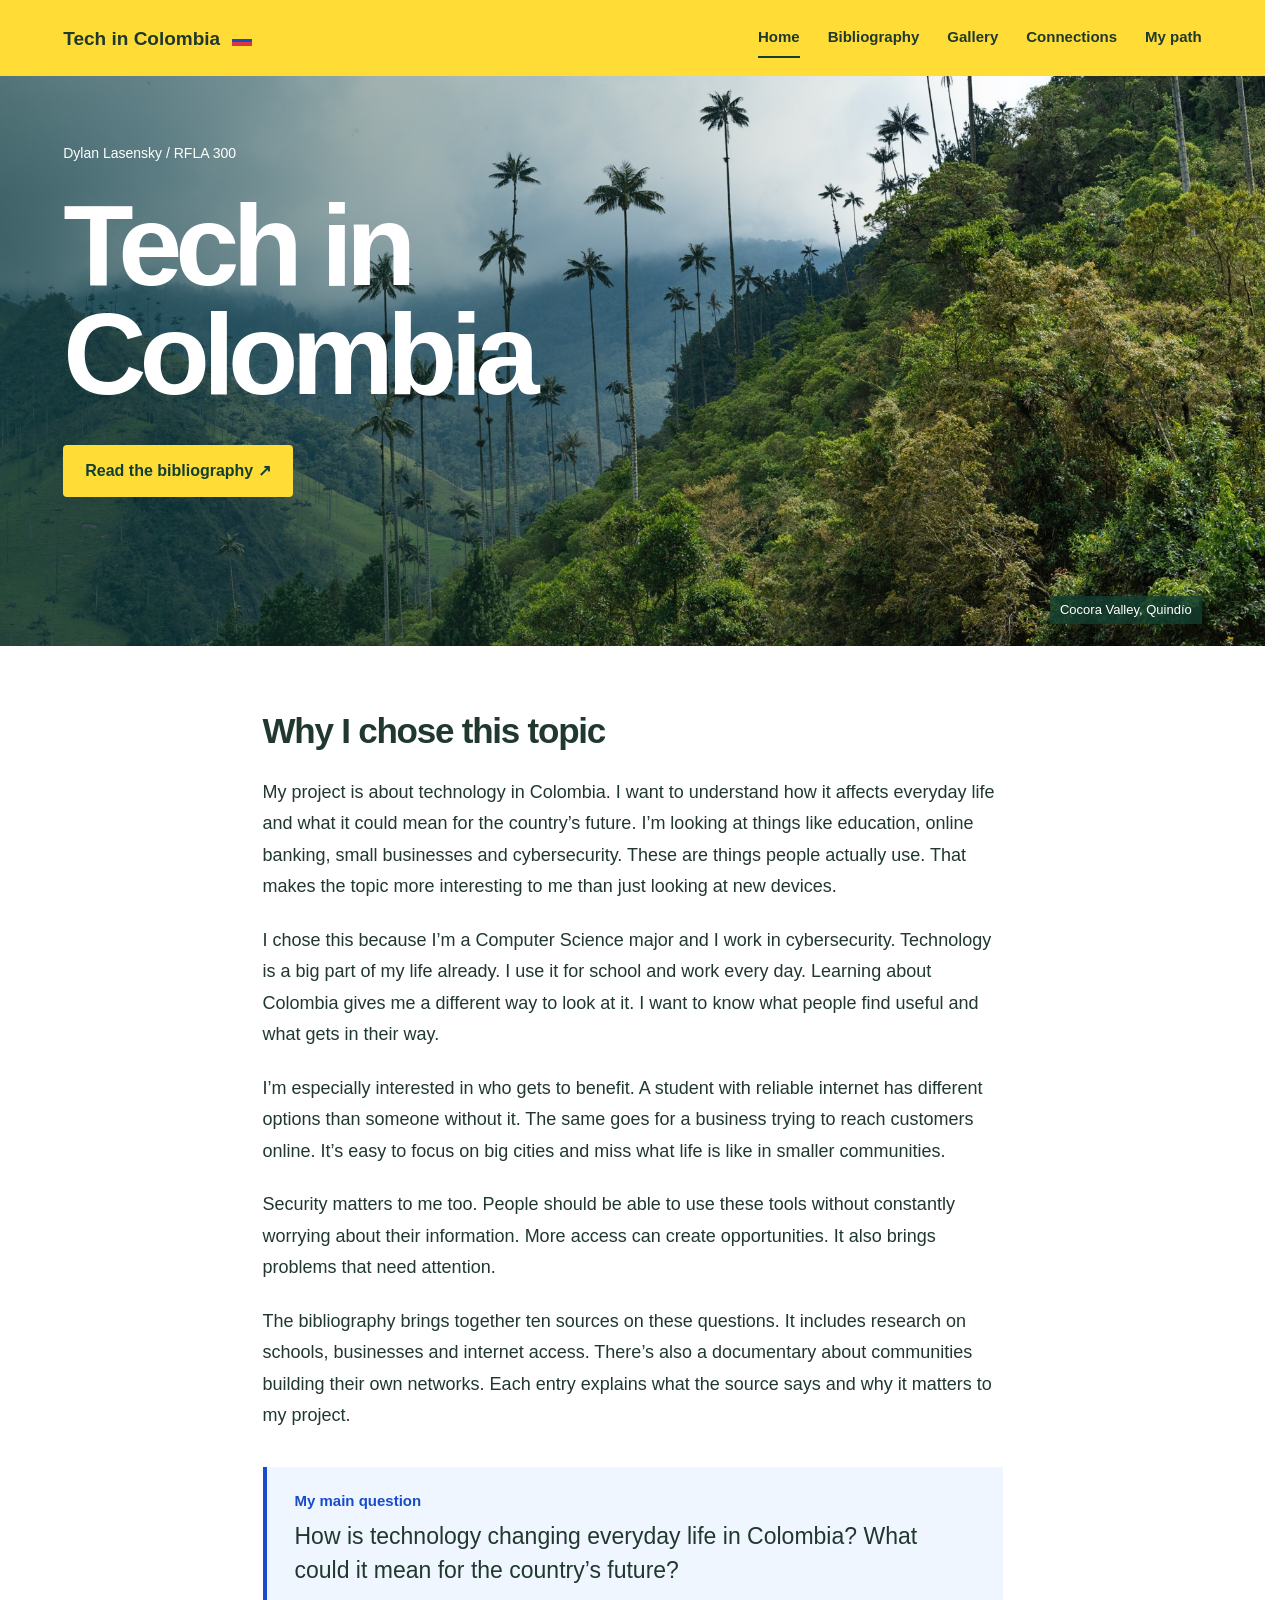
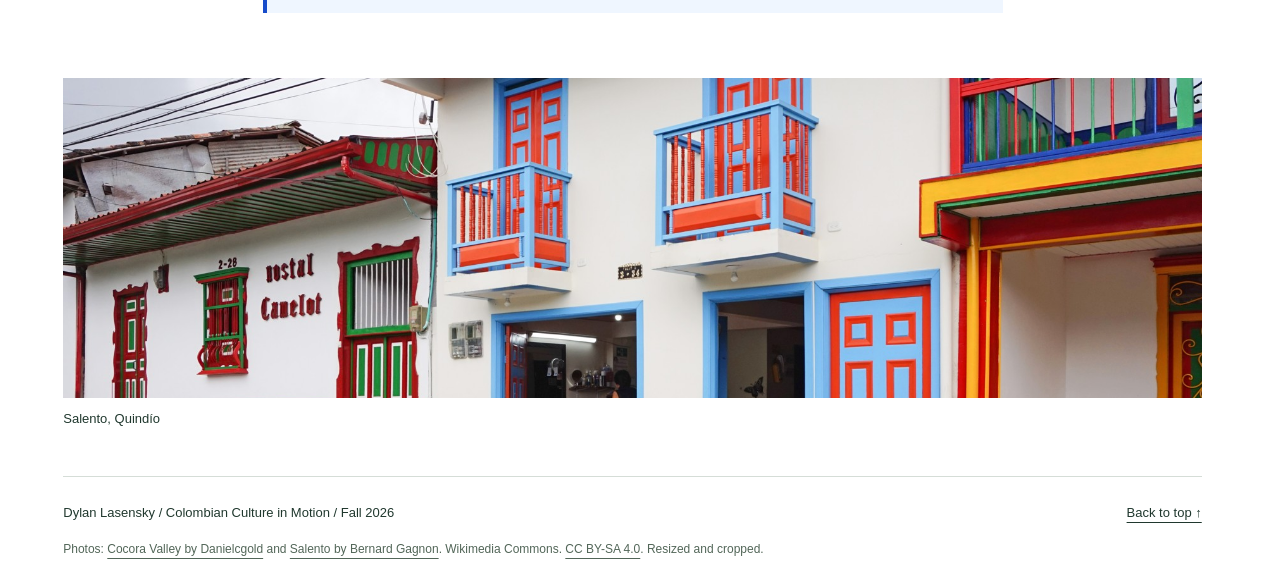
==== public/index.html @ 51796571 "Publish Colombian Culture portfolio website" ====
<!DOCTYPE html>
<html lang="en">
<head>
  <meta charset="UTF-8">
  <meta name="viewport" content="width=device-width, initial-scale=1.0">
  <meta name="description" content="My project on technology in Colombia.">
  <title>Tech in Colombia | Dylan Lasensky</title>
  <link rel="stylesheet" href="styles.css">
  <link rel="icon" href="assets/favicon.svg" type="image/svg+xml">
  <script src="script.js" defer></script>
</head>
<body>
  <a class="skip-link" href="#main">Skip to content</a>

  <!-- Navigation -->
  <header class="site-header">
    <a class="site-name" href="index.html">Tech in Colombia<span class="flag" aria-hidden="true"></span></a>
    <nav aria-label="Main navigation">
      <a href="index.html" aria-current="page">Home</a>
      <a href="bibliography.html">Bibliography</a>
      <a href="gallery.html">Gallery</a>
      <a href="connections.html">Connections</a>
      <a href="personal.html">My path</a>
    </nav>
  </header>

  <main id="main">
    <!-- Main photo -->
    <section class="hero">
      <img src="assets/cocora.jpg" alt="Green mountains and wax palms in Cocora Valley, Quindío, Colombia" width="1800" height="1013">
      <div class="hero-text">
        <p>Dylan Lasensky / RFLA 300</p>
        <h1>Tech in<br>Colombia</h1>
        <a class="button" href="bibliography.html">Read the bibliography ↗</a>
      </div>
      <p class="hero-caption">Cocora Valley, Quindío</p>
    </section>

    <!-- About my project -->
    <section class="about reading-width" id="about">
      <h2>Why I chose this topic</h2>
      <div class="welcome-copy">
        <p>My project is about technology in Colombia. I want to understand how it affects everyday life and what it could mean for the country’s future. I’m looking at things like education, online banking, small businesses and cybersecurity. These are things people actually use. That makes the topic more interesting to me than just looking at new devices.</p>
        <p>I chose this because I’m a Computer Science major and I work in cybersecurity. Technology is a big part of my life already. I use it for school and work every day. Learning about Colombia gives me a different way to look at it. I want to know what people find useful and what gets in their way.</p>
        <p>I’m especially interested in who gets to benefit. A student with reliable internet has different options than someone without it. The same goes for a business trying to reach customers online. It’s easy to focus on big cities and miss what life is like in smaller communities.</p>
        <p>Security matters to me too. People should be able to use these tools without constantly worrying about their information. More access can create opportunities. It also brings problems that need attention.</p>
        <p>The bibliography brings together ten sources on these questions. It includes research on schools, businesses and internet access. There’s also a documentary about communities building their own networks. Each entry explains what the source says and why it matters to my project.</p>
      </div>
      <div class="guiding-question">
        <h3>My main question</h3>
        <p>How is technology changing everyday life in Colombia? What could it mean for the country’s future?</p>
      </div>
    </section>

    <!-- Salento -->
    <figure class="town-photo">
      <img src="assets/salento.jpg" alt="Brightly painted buildings on Calle 5 in Salento, Quindío, Colombia" width="1800" height="1200" loading="lazy">
      <figcaption>Salento, Quindío</figcaption>
    </figure>
  </main>

  <!-- Photo credits -->
  <footer class="site-footer">
    <div class="footer-top"><p>Dylan Lasensky / Colombian Culture in Motion / Fall 2026</p><a href="#main">Back to top ↑</a></div>
    <p class="photo-credits">Photos: <a href="https://commons.wikimedia.org/wiki/File:Dan-gold-corcora-colombia.jpg">Cocora Valley by Danielcgold</a> and <a href="https://commons.wikimedia.org/wiki/File:Calle_5,_Salento_04.jpg">Salento by Bernard Gagnon</a>. Wikimedia Commons. <a href="https://creativecommons.org/licenses/by-sa/4.0/">CC BY-SA 4.0</a>. Resized and cropped.</p>
  </footer>
</body>
</html>
---- public/styles.css ----
/* Basic styles */
:root {
  --green: #123f31;
  --blue: #174cca;
  --yellow: #ffdd36;
  --ink: #20382e;
}

* { box-sizing: border-box; }
html { scroll-behavior: smooth; scroll-padding-top: var(--header-offset, 145px); scrollbar-gutter: stable; }
body {
  margin: 0;
  background: #ffffff;
  color: var(--ink);
  font-family: Arial, Helvetica, sans-serif;
  font-size: 18px;
  line-height: 1.75;
}
h1, h2, h3, p, figure { margin: 0; }
h1, h2, h3 { line-height: 1.15; }
a { color: inherit; text-underline-offset: 5px; }
a:focus-visible { outline: 3px solid var(--blue); outline-offset: 5px; }
img { display: block; width: 100%; object-fit: cover; }
.reading-width { width: min(740px, 88%); margin: auto; }
.skip-link { position: fixed; left: 20px; top: -100px; padding: 8px; background: white; z-index: 30; }
.skip-link:focus { top: 10px; }

/* Navigation */
.site-header {
  display: flex;
  align-items: center;
  justify-content: space-between;
  gap: 20px;
  padding: 18px 5%;
  position: sticky;
  top: 0;
  z-index: 10;
  background: var(--yellow);
}
.site-name { display: flex; align-items: center; gap: 12px; font-size: 19px; font-weight: bold; text-decoration: none; }
.flag { flex-shrink: 0; width: 20px; height: 15px; background: linear-gradient(#ffdd36 50%, #174cca 50%, #174cca 75%, #d93841 75%); }
nav { display: flex; gap: 28px; }
nav a { font-size: 15px; font-weight: bold; text-decoration: none; padding: 6px 0; border-bottom: 2px solid transparent; }
nav a[aria-current="page"] { border-bottom: 2px solid var(--green); }
nav a:hover { color: var(--blue); }

/* Main photo */
.hero { position: relative; isolation: isolate; min-height: 570px; color: white; background: var(--green); }
.hero > img { position: absolute; height: 100%; inset: 0; z-index: -2; object-position: center 52%; }
.hero::after { content: ""; position: absolute; inset: 0; z-index: -1; background: linear-gradient(90deg, #0b332d9c, transparent 80%); }
.hero-text { width: min(1280px, 90%); margin: auto; padding: 65px 0 85px; }
.hero-text > p { font-size: 14px; margin-bottom: 25px; }
h1 { font-size: clamp(76px, 9vw, 128px); letter-spacing: -.06em; line-height: .95; font-weight: 750; }
.hero h1 { margin-bottom: 35px; }
.button { display: inline-block; padding: 12px 22px; background: var(--yellow); color: var(--green); text-decoration: none; font-weight: bold; border-radius: 4px; font-size: 16px; transition: background .2s, transform .2s; }
.button:hover { background: #ffe86b; transform: translateY(-2px); }
.hero-caption { position: absolute; bottom: 22px; right: 5%; font-size: 13px; background: #123f31c9; padding: 3px 10px; }

/* Project introduction */
.about { padding-top: 65px; padding-bottom: 65px; }
h2 { font-size: 35px; letter-spacing: -.035em; margin-bottom: 25px; }
.welcome-copy p { margin-bottom: 22px; }
.guiding-question { margin-top: 35px; padding: 25px 28px; background: #eff6ff; border-left: 4px solid var(--blue); }
.guiding-question h3 { color: var(--blue); font-size: 15px; margin-bottom: 10px; }
.guiding-question p { font-size: 23px; line-height: 1.5; }
.town-photo { margin: 0 5% 45px; }
.town-photo img { height: 320px; object-position: center 48%; }
.town-photo figcaption { font-size: 13px; padding-top: 10px; }

/* Bibliography */
.research-heading { padding-top: 48px; padding-bottom: 30px; border-bottom: 1px solid #d5ddd7; }
.research-heading h1 { font-size: 48px; letter-spacing: -.045em; line-height: 1.05; margin-bottom: 20px; }
.research-heading > p { font-size: 17px; margin-bottom: 12px; }
.research-heading .source-count { font-size: 14px; color: #54665c; }
.source { padding: 35px 0; border-bottom: 1px solid #d5ddd7; scroll-margin-top: 15px; }
.source-info { font-size: 14px; color: #526658; margin-bottom: 12px; }
.source h2 { font-size: 25px; line-height: 1.3; margin-bottom: 20px; }
.citation { font-size: 15px; line-height: 1.75; padding-left: 24px; text-indent: -24px; overflow-wrap: anywhere; margin-bottom: 24px; }
.citation a { color: var(--blue); }
.annotation h3 { font-size: 16px; margin: 21px 0 7px; }
.annotation p { font-size: 17px; line-height: 1.8; }
.source-links { margin-top: 22px; }
.source-links a { font-size: 15px; color: var(--blue); }
.source-note { font-size: 13px; color: #526658; margin-top: 12px; }

/* Footer */
.site-footer { margin: 0 5%; padding: 25px 0; border-top: 1px solid #d5ddd7; }
.footer-top { display: flex; justify-content: space-between; gap: 20px; font-size: 13px; }
.photo-credits { font-size: 12px; line-height: 1.8; margin-top: 15px; color: #526658; }
.bibliography-page .site-footer { margin-top: 35px; }

/* Phone layout */
@media (max-width: 650px) {
  body { font-size: 17px; }
  .site-header { padding: 12px 5%; gap: 12px; flex-wrap: wrap; }
  .site-name { font-size: 17px; }
  nav { gap: 20px; }
  nav a { font-size: 14px; }
  .hero { min-height: 460px; }
  .hero-text { padding-top: 55px; }
  h1 { font-size: clamp(61px, 14vw, 90px); }
  .hero-text > p { font-size: 13px; }
  .hero-caption { font-size: 12px; }
  .about { padding-top: 38px; padding-bottom: 40px; }
  h2 { font-size: 29px; }
  .guiding-question { padding: 20px; }
  .guiding-question p { font-size: 21px; }
  .town-photo { margin-bottom: 25px; }
  .town-photo img { height: 230px; }
  .research-heading { padding-top: 35px; }
  .research-heading h1 { font-size: clamp(34px, 9vw, 48px); }
  .source h2 { font-size: 23px; }
  .citation { font-size: 14px; }
  .annotation p { font-size: 16px; }
  .footer-top { flex-direction: column; gap: 10px; }
}

/* Page fade */
@media (prefers-reduced-motion: no-preference) {
  main { animation: fade-in .3s ease; }
}
@keyframes fade-in {
  from { opacity: 0; }
  to { opacity: 1; }
}
@media (prefers-reduced-motion: reduce) {
  html { scroll-behavior: auto; }
  * { animation: none !important; transition: none !important; }
}

/* Printing */
@media print {
  .site-header, .skip-link, .source-links { display: none; }
  .reading-width { width: 100%; }
  .source { break-inside: avoid; }
}

/* Keep all page links visible */
@media (max-width: 800px) {
  .site-header { flex-wrap: wrap; }
  nav { flex-wrap: wrap; gap: 10px 20px; }
}

/* Room for all five pages */
@media (min-width: 651px) and (max-width: 1050px) {
  .site-header { flex-direction: column; align-items: flex-start; gap: 10px; }
}
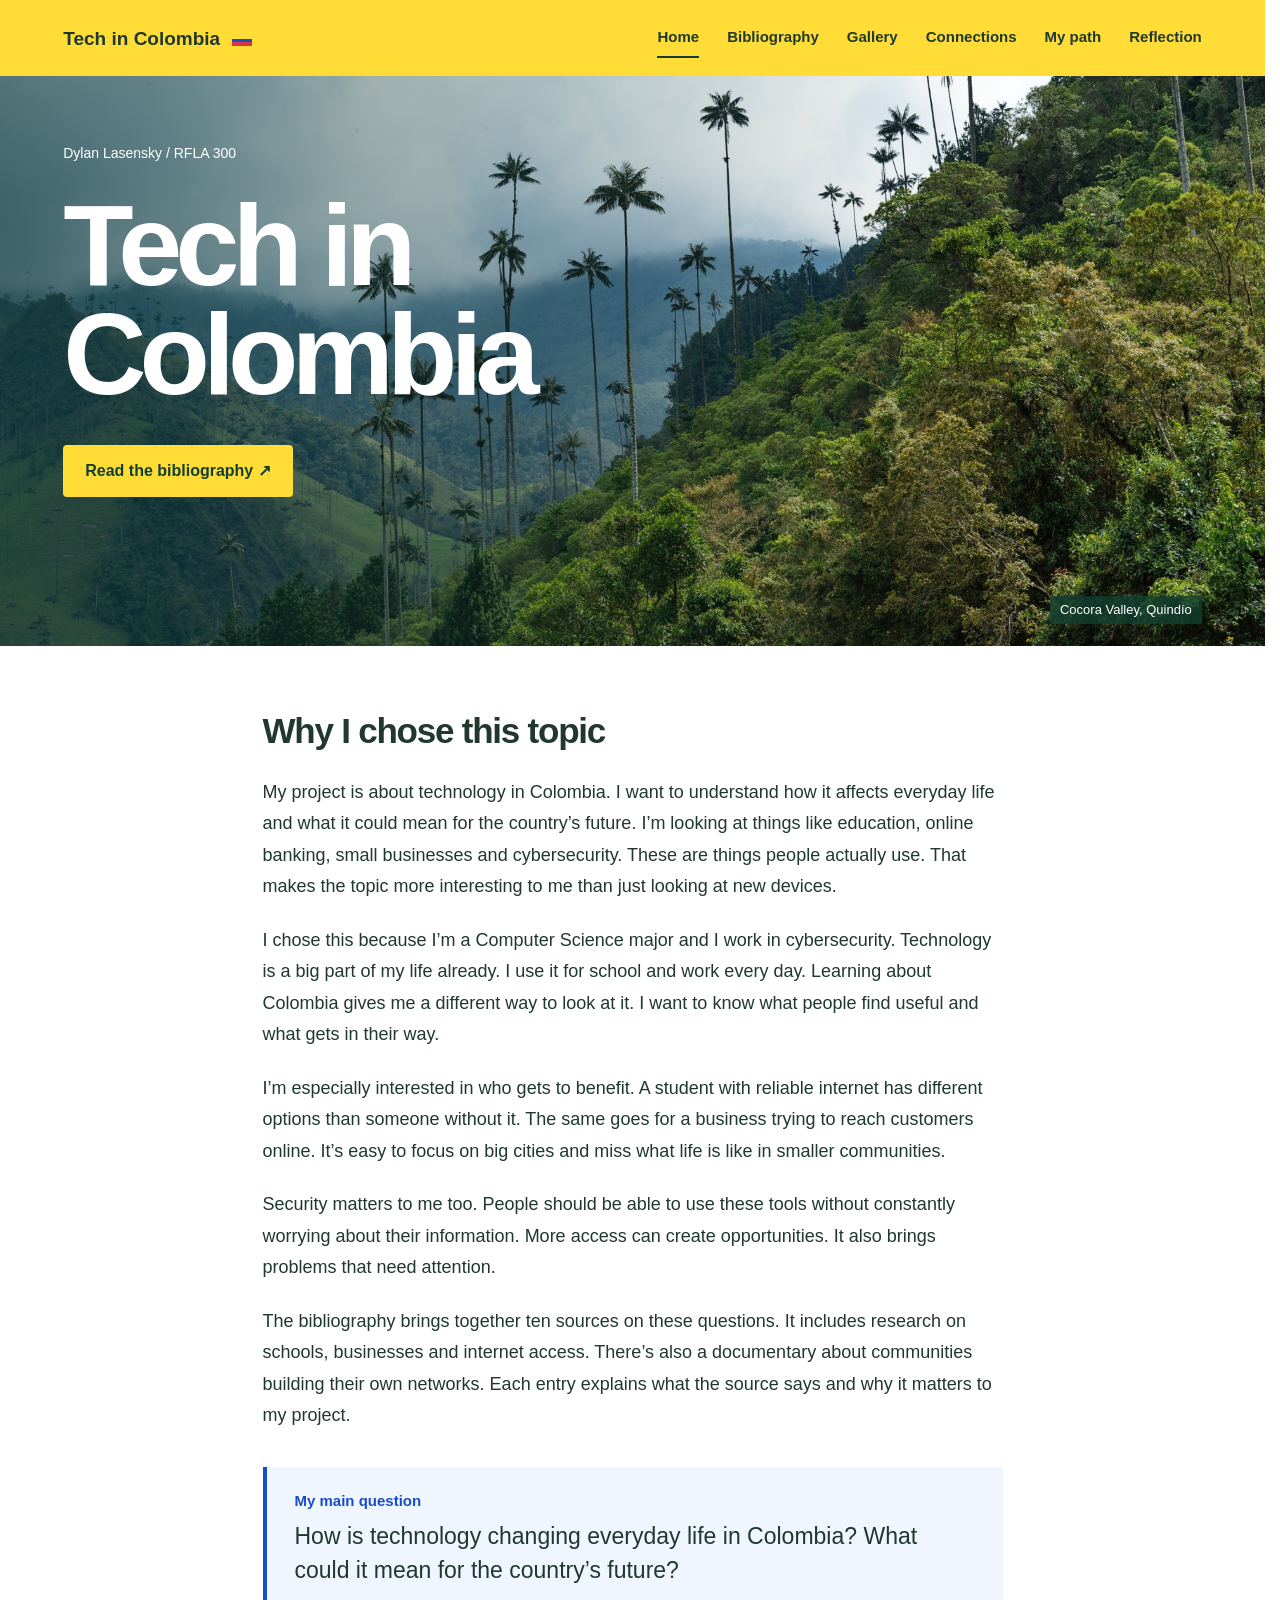
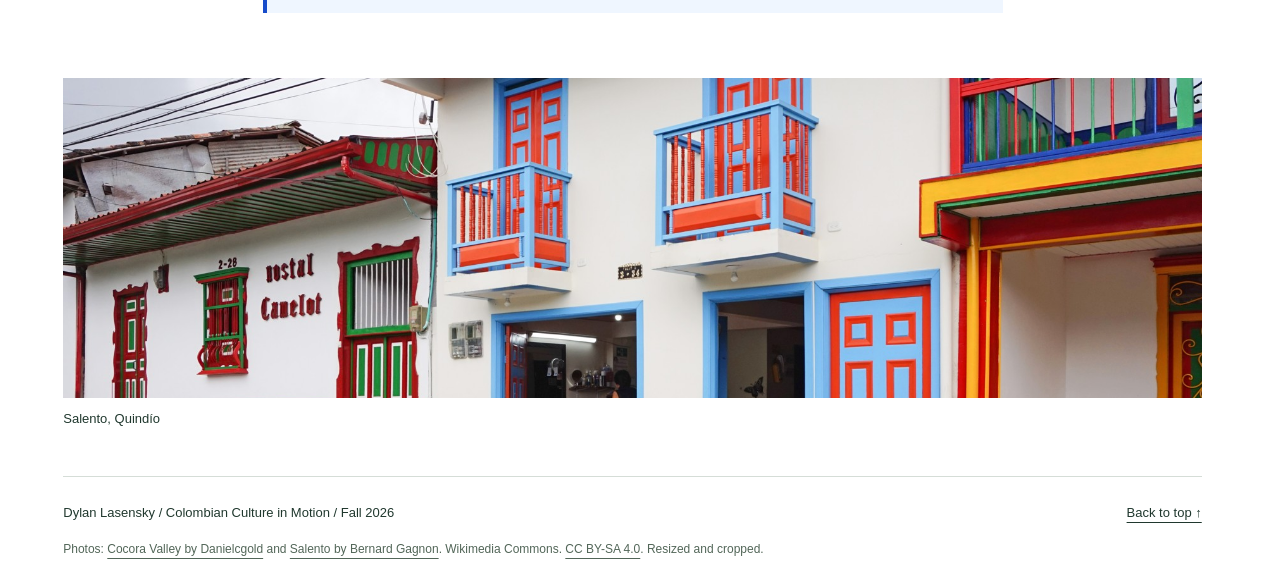
==== commit 8b3e89d9: "Add final reflection and connect all six portfolio pages" ====
--- a/public/index.html
+++ b/public/index.html
@@ -21,6 +21,7 @@
       <a href="gallery.html">Gallery</a>
       <a href="connections.html">Connections</a>
       <a href="personal.html">My path</a>
+      <a href="reflection.html">Reflection</a>
     </nav>
   </header>
 
--- a/public/styles.css
+++ b/public/styles.css
@@ -141,7 +141,7 @@
   nav { flex-wrap: wrap; gap: 10px 20px; }
 }
 
-/* Room for all five pages */
-@media (min-width: 651px) and (max-width: 1050px) {
+/* Room for all page links */
+@media (min-width: 651px) and (max-width: 1150px) {
   .site-header { flex-direction: column; align-items: flex-start; gap: 10px; }
 }
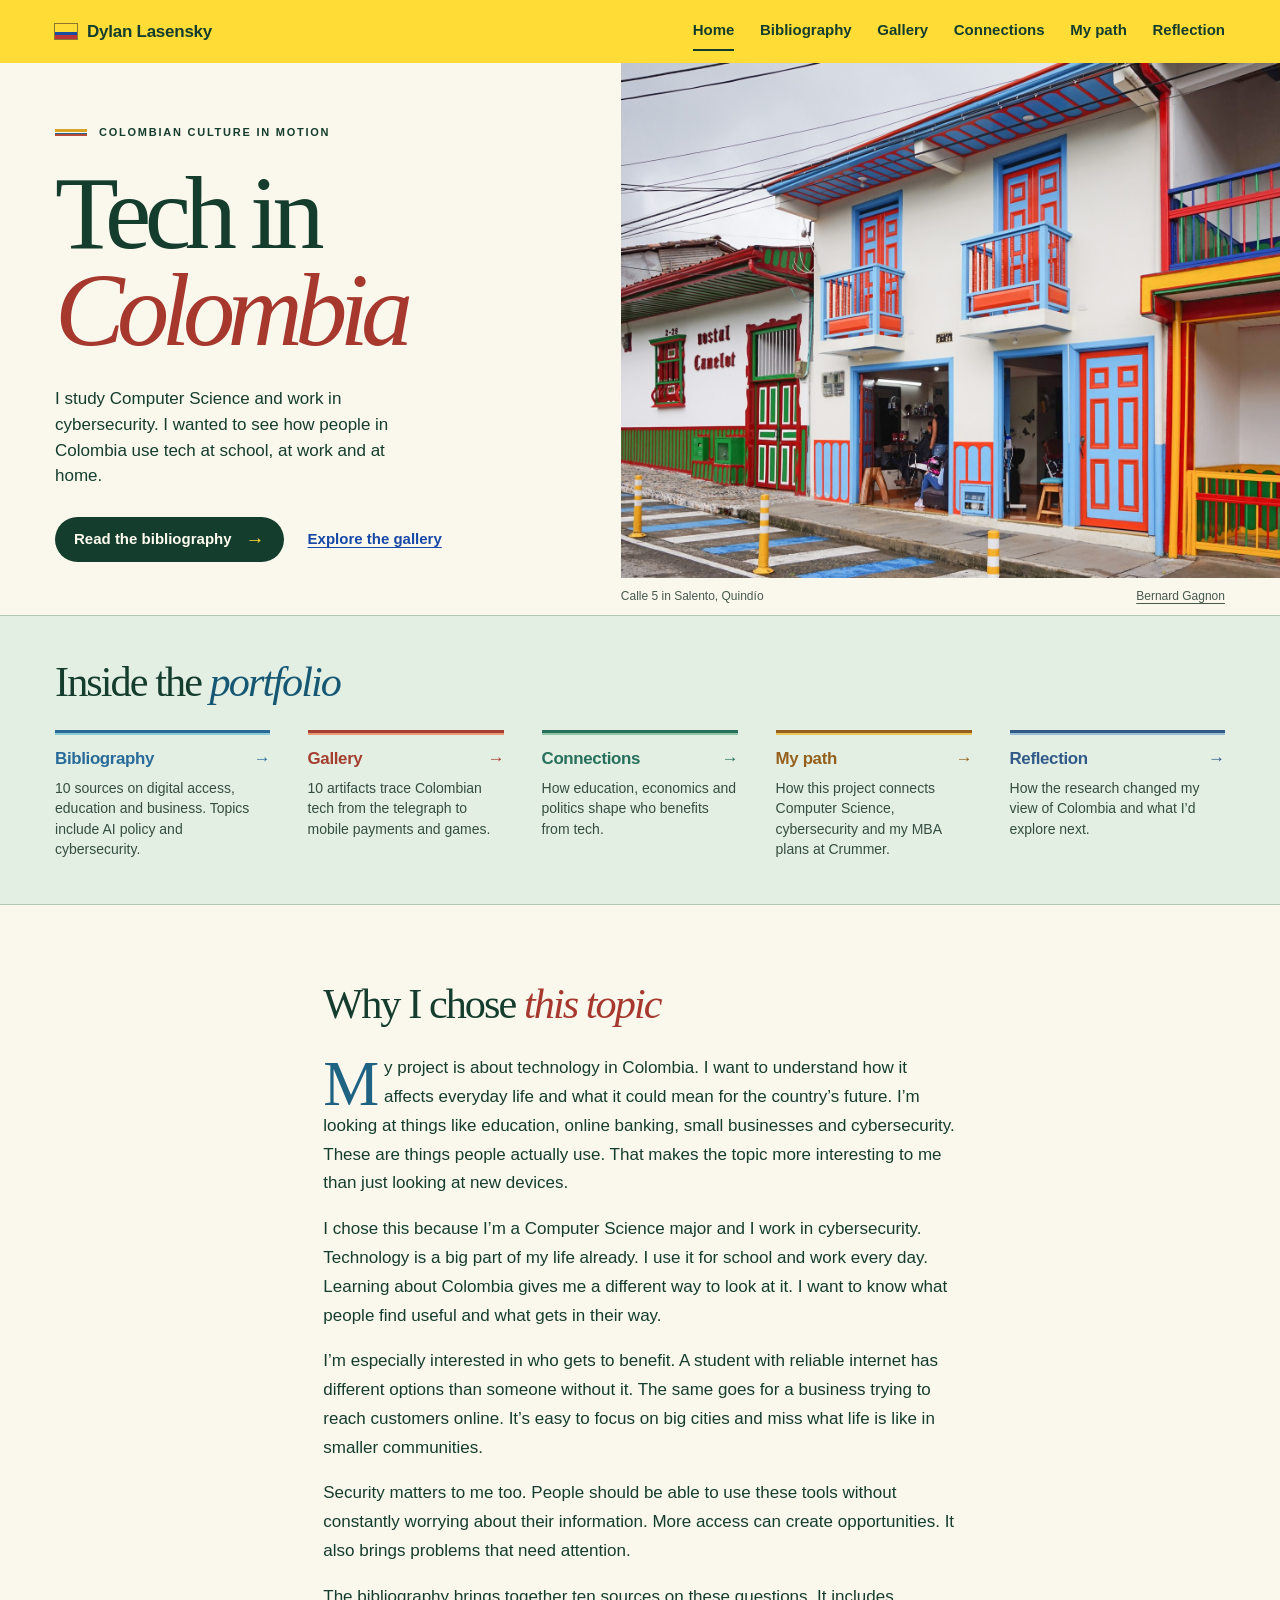
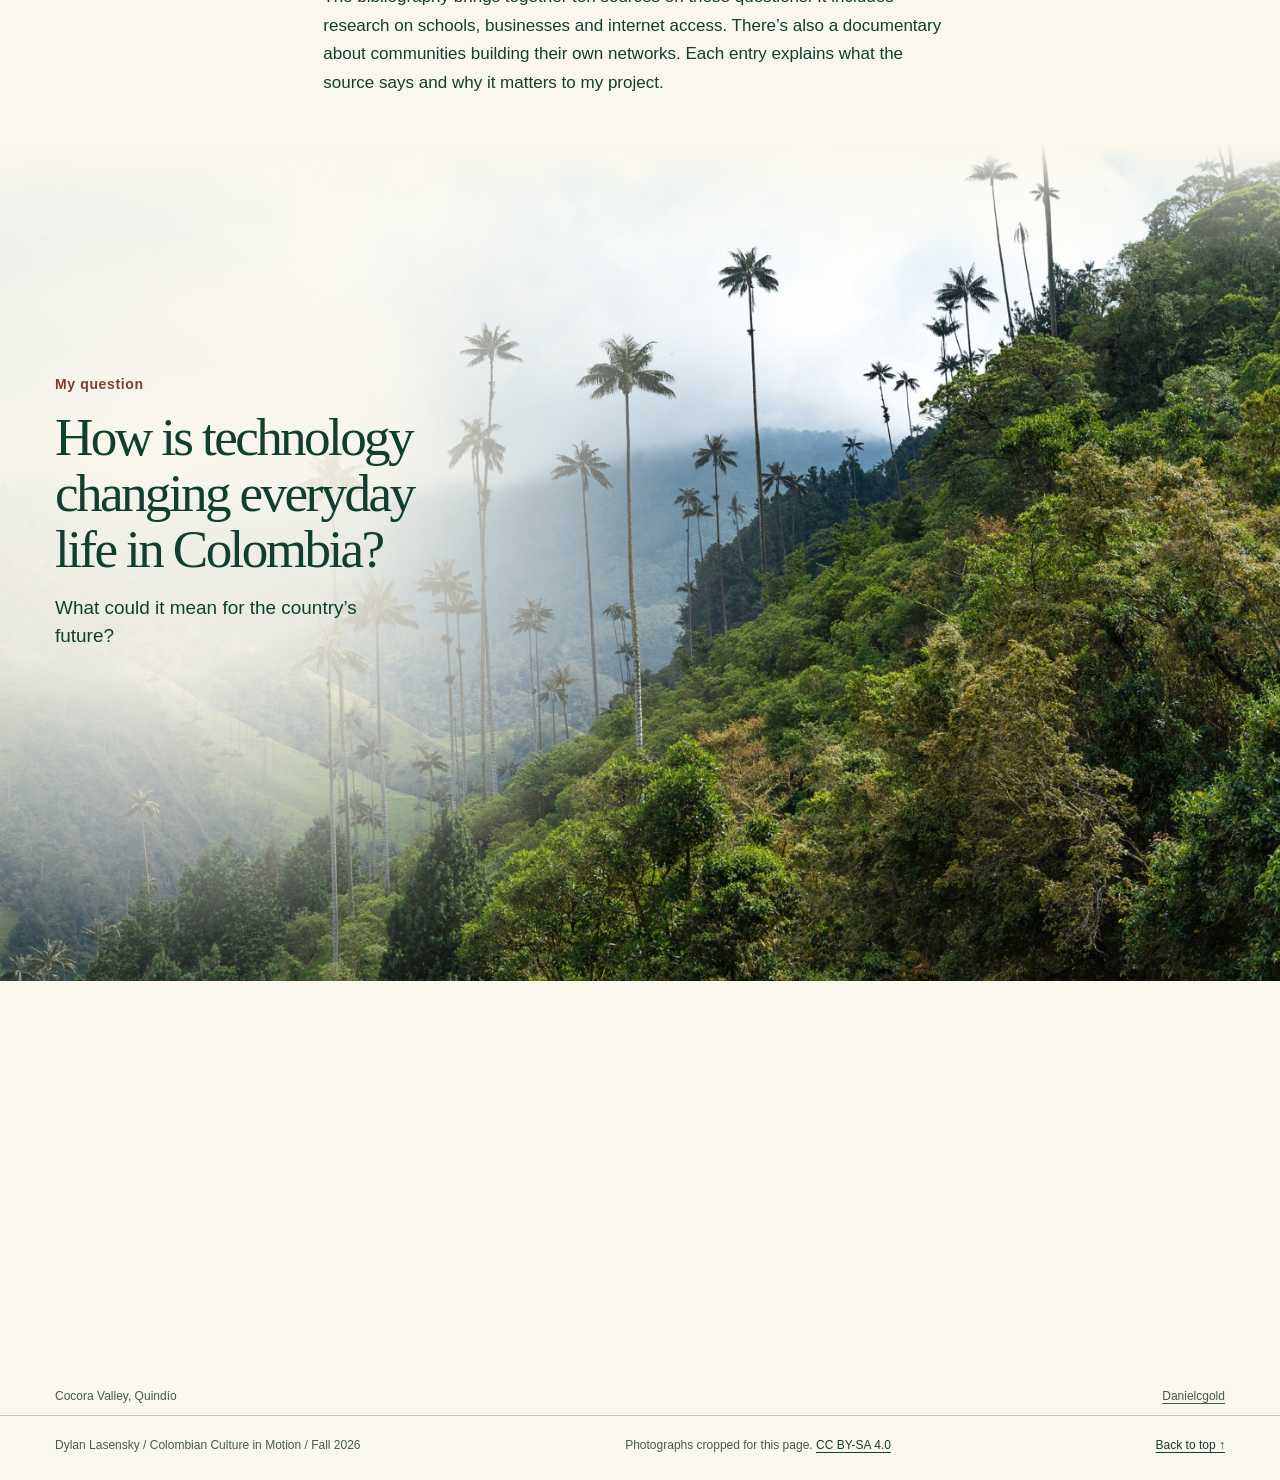
==== commit 45cd56ad: "Publish the final Colombian Culture portfolio homepage" ====
--- a/public/index.html
+++ b/public/index.html
@@ -1,69 +1,136 @@
 <!DOCTYPE html>
 <html lang="en">
-<head>
-  <meta charset="UTF-8">
-  <meta name="viewport" content="width=device-width, initial-scale=1.0">
-  <meta name="description" content="My project on technology in Colombia.">
-  <title>Tech in Colombia | Dylan Lasensky</title>
-  <link rel="stylesheet" href="styles.css">
-  <link rel="icon" href="assets/favicon.svg" type="image/svg+xml">
-  <script src="script.js" defer></script>
-</head>
-<body>
-  <a class="skip-link" href="#main">Skip to content</a>
-
-  <!-- Navigation -->
-  <header class="site-header">
-    <a class="site-name" href="index.html">Tech in Colombia<span class="flag" aria-hidden="true"></span></a>
-    <nav aria-label="Main navigation">
-      <a href="index.html" aria-current="page">Home</a>
-      <a href="bibliography.html">Bibliography</a>
-      <a href="gallery.html">Gallery</a>
-      <a href="connections.html">Connections</a>
-      <a href="personal.html">My path</a>
-      <a href="reflection.html">Reflection</a>
-    </nav>
-  </header>
-
-  <main id="main">
-    <!-- Main photo -->
-    <section class="hero">
-      <img src="assets/cocora.jpg" alt="Green mountains and wax palms in Cocora Valley, Quindío, Colombia" width="1800" height="1013">
-      <div class="hero-text">
-        <p>Dylan Lasensky / RFLA 300</p>
-        <h1>Tech in<br>Colombia</h1>
-        <a class="button" href="bibliography.html">Read the bibliography ↗</a>
+  <head>
+    <meta charset="utf-8">
+    <meta name="viewport" content="width=device-width, initial-scale=1">
+    <meta name="description" content="A Colombian Culture portfolio exploring how technology affects education, business, internet access and cybersecurity in Colombia.">
+    <title>Tech in Colombia | Dylan Lasensky</title>
+    <link rel="icon" href="assets/favicon.svg" type="image/svg+xml">
+    <link rel="stylesheet" href="home.css">
+    <link rel="stylesheet" href="navigation.css">
+    <script src="script.js" defer></script>
+    <script src="home.js" defer></script>
+  </head>
+  <body id="top">
+    <a class="skip" href="#main">Skip to content</a>
+    <header class="site-header">
+      <div class="header-row">
+        <a class="brand" href="#top" aria-label="Dylan Lasensky, home"><span class="flag" aria-hidden="true"></span>Dylan Lasensky</a>
+        <nav class="menu-wide" aria-label="Main navigation">
+          <a href="#top" aria-current="page">Home</a>
+          <a href="bibliography.html">Bibliography</a>
+          <a href="gallery.html">Gallery</a>
+          <a href="connections.html">Connections</a>
+          <a href="personal.html">My path</a>
+          <a href="reflection.html">Reflection</a>
+        </nav>
+        <details class="quick-menu">
+          <summary>Menu</summary>
+          <nav aria-label="Mobile navigation">
+            <a href="#top" aria-current="page">Home</a>
+            <a href="bibliography.html">Bibliography</a>
+            <a href="gallery.html">Gallery</a>
+            <a href="connections.html">Connections</a>
+            <a href="personal.html">My path</a>
+            <a href="reflection.html">Reflection</a>
+          </nav>
+        </details>
       </div>
-      <p class="hero-caption">Cocora Valley, Quindío</p>
-    </section>
-
-    <!-- About my project -->
-    <section class="about reading-width" id="about">
-      <h2>Why I chose this topic</h2>
-      <div class="welcome-copy">
-        <p>My project is about technology in Colombia. I want to understand how it affects everyday life and what it could mean for the country’s future. I’m looking at things like education, online banking, small businesses and cybersecurity. These are things people actually use. That makes the topic more interesting to me than just looking at new devices.</p>
-        <p>I chose this because I’m a Computer Science major and I work in cybersecurity. Technology is a big part of my life already. I use it for school and work every day. Learning about Colombia gives me a different way to look at it. I want to know what people find useful and what gets in their way.</p>
-        <p>I’m especially interested in who gets to benefit. A student with reliable internet has different options than someone without it. The same goes for a business trying to reach customers online. It’s easy to focus on big cities and miss what life is like in smaller communities.</p>
-        <p>Security matters to me too. People should be able to use these tools without constantly worrying about their information. More access can create opportunities. It also brings problems that need attention.</p>
-        <p>The bibliography brings together ten sources on these questions. It includes research on schools, businesses and internet access. There’s also a documentary about communities building their own networks. Each entry explains what the source says and why it matters to my project.</p>
-      </div>
-      <div class="guiding-question">
-        <h3>My main question</h3>
-        <p>How is technology changing everyday life in Colombia? What could it mean for the country’s future?</p>
-      </div>
-    </section>
-
-    <!-- Salento -->
-    <figure class="town-photo">
-      <img src="assets/salento.jpg" alt="Brightly painted buildings on Calle 5 in Salento, Quindío, Colombia" width="1800" height="1200" loading="lazy">
-      <figcaption>Salento, Quindío</figcaption>
-    </figure>
-  </main>
-
-  <!-- Photo credits -->
-  <footer class="site-footer">
-    <div class="footer-top"><p>Dylan Lasensky / Colombian Culture in Motion / Fall 2026</p><a href="#main">Back to top ↑</a></div>
-    <p class="photo-credits">Photos: <a href="https://commons.wikimedia.org/wiki/File:Dan-gold-corcora-colombia.jpg">Cocora Valley by Danielcgold</a> and <a href="https://commons.wikimedia.org/wiki/File:Calle_5,_Salento_04.jpg">Salento by Bernard Gagnon</a>. Wikimedia Commons. <a href="https://creativecommons.org/licenses/by-sa/4.0/">CC BY-SA 4.0</a>. Resized and cropped.</p>
-  </footer>
-</body>
+    </header>
+    <main id="main">
+      <section class="hero" aria-labelledby="title">
+        <div class="opening">
+          <p class="eyebrow">Colombian Culture in Motion</p>
+          <h1 id="title">Tech in <em>Colombia</em></h1>
+          <p class="deck">I study Computer Science and work in cybersecurity. I wanted to see how people in Colombia use tech at school, at work and at home.</p>
+          <div class="actions">
+            <a class="button" href="bibliography.html">Read the bibliography <b aria-hidden="true">→</b></a>
+            <a class="text-link" href="gallery.html">Explore the gallery</a>
+          </div>
+        </div>
+        <figure class="salento">
+          <div class="salento-img">
+            <img src="assets/salento.jpg" width="1800" height="1200" alt="Red and blue trim on the houses along Calle 5 in Salento">
+          </div>
+          <figcaption class="caption">
+            <span>Calle 5 in Salento, Quindío</span>
+            <a href="https://commons.wikimedia.org/wiki/File:Calle_5,_Salento_04.jpg" target="_blank" rel="noopener noreferrer">Bernard Gagnon</a>
+          </figcaption>
+        </figure>
+      </section>
+      <section class="directory" aria-labelledby="directory-heading">
+        <div class="shell">
+          <h2 id="directory-heading">Inside the <em>portfolio</em></h2>
+          <ul>
+            <li>
+              <a href="bibliography.html">
+                <strong>Bibliography<b aria-hidden="true">→</b></strong>
+                <small>10 sources on digital access, education and business. Topics include AI policy and cybersecurity.</small>
+              </a>
+            </li>
+            <li>
+              <a href="gallery.html">
+                <strong>Gallery<b aria-hidden="true">→</b></strong>
+                <small>10 artifacts trace Colombian tech from the telegraph to mobile payments and games.</small>
+              </a>
+            </li>
+            <li>
+              <a href="connections.html">
+                <strong>Connections<b aria-hidden="true">→</b></strong>
+                <small>How education, economics and politics shape who benefits from tech.</small>
+              </a>
+            </li>
+            <li>
+              <a href="personal.html">
+                <strong>My path<b aria-hidden="true">→</b></strong>
+                <small>How this project connects Computer Science, cybersecurity and my MBA plans at Crummer.</small>
+              </a>
+            </li>
+            <li>
+              <a href="reflection.html">
+                <strong>Reflection<b aria-hidden="true">→</b></strong>
+                <small>How the research changed my view of Colombia and what I’d explore next.</small>
+              </a>
+            </li>
+          </ul>
+        </div>
+      </section>
+      <section class="welcome" id="about" aria-labelledby="welcome-heading">
+        <h2 id="welcome-heading">Why I chose <em>this topic</em></h2>
+        <div class="welcome-copy">
+          <p>My project is about technology in Colombia. I want to understand how it affects everyday life and what it could mean for the country’s future. I’m looking at things like education, online banking, small businesses and cybersecurity. These are things people actually use. That makes the topic more interesting to me than just looking at new devices.</p>
+          <p>I chose this because I’m a Computer Science major and I work in cybersecurity. Technology is a big part of my life already. I use it for school and work every day. Learning about Colombia gives me a different way to look at it. I want to know what people find useful and what gets in their way.</p>
+          <p>I’m especially interested in who gets to benefit. A student with reliable internet has different options than someone without it. The same goes for a business trying to reach customers online. It’s easy to focus on big cities and miss what life is like in smaller communities.</p>
+          <p>Security matters to me too. People should be able to use these tools without constantly worrying about their information. More access can create opportunities. It also brings problems that need attention.</p>
+          <p>The bibliography brings together ten sources on these questions. It includes research on schools, businesses and internet access. There’s also a documentary about communities building their own networks. Each entry explains what the source says and why it matters to my project.</p>
+        </div>
+      </section>
+      <section class="questions" id="questions" aria-labelledby="question-heading">
+        <figure class="valley">
+          <div class="scene-track">
+            <div class="scene-pin">
+              <div class="scene-art">
+                <img class="landscape" width="1800" height="1013" src="assets/cocora.jpg" alt="Wax palms above green hills in Cocora Valley, Quindío">
+              </div>
+              <div class="mist" aria-hidden="true"></div>
+              <div class="q-copy">
+                <p class="eyebrow">My question</p>
+                <h2 id="question-heading">How is technology changing everyday life in Colombia?</h2>
+                <p class="future">What could it mean for the country’s future?</p>
+              </div>
+            </div>
+          </div>
+          <figcaption class="caption">
+            <span>Cocora Valley, Quindío</span>
+            <a href="https://commons.wikimedia.org/wiki/File:Dan-gold-corcora-colombia.jpg" target="_blank" rel="noopener noreferrer">Danielcgold</a>
+          </figcaption>
+        </figure>
+      </section>
+    </main>
+    <footer class="shell footer">
+      <span>Dylan Lasensky / Colombian Culture in Motion / Fall 2026</span>
+      <span>Photographs cropped for this page. <a href="https://creativecommons.org/licenses/by-sa/4.0/" target="_blank" rel="noopener noreferrer">CC BY-SA 4.0</a></span>
+      <a href="#top">Back to top ↑</a>
+    </footer>
+  </body>
 </html>
--- a/public/home.css
+++ b/public/home.css
@@ -0,0 +1,700 @@
+:root {
+  --paper: #faf7ed;
+  --ink: #153d2d;
+  --red: #a6382e;
+  --blue: #1648a6;
+  --yellow: #ffdd36;
+  --muted: #48594d;
+  --rule: #c6c9b8;
+  --serif: Georgia,"Times New Roman",serif;
+  --sans: "Helvetica Neue",Arial,sans-serif;
+  --pad: clamp(22px,4.3vw,76px);
+}
+
+* {
+  box-sizing: border-box;
+}
+
+html {
+  scroll-padding-top: var(--header-offset, 86px);
+}
+
+body {
+  margin: 0;
+  background: var(--paper);
+  color: var(--ink);
+  font: 17px/1.52 var(--sans);
+}
+
+a {
+  color: inherit;
+  text-decoration-thickness: 1px;
+  text-underline-offset: .22em;
+}
+
+a:focus-visible,summary:focus-visible {
+  outline: 3px solid var(--blue);
+  outline-offset: 4px;
+}
+
+h1,h2,p,figure,ul {
+  margin: 0;
+}
+
+h1,h2 {
+  font-family: var(--serif);
+  font-weight: 400;
+}
+
+.shell {
+  width: min(100%,1660px);
+  margin: auto;
+  padding-inline: var(--pad);
+}
+
+.skip {
+  position: fixed;
+  top: -120px;
+  left: 10px;
+  z-index: 8;
+  padding: 12px;
+  background: white;
+}
+
+.skip:focus {
+  top: 9px;
+}
+
+.hero {
+  max-width: 1660px;
+  margin: auto;
+  display: grid;
+  grid-template-columns: .97fr 1.03fr;
+}
+
+.opening {
+  padding: clamp(39px,4.8vw,77px) clamp(25px,3.2vw,56px) clamp(39px,4.1vw,66px) var(--pad);
+  align-self: center;
+}
+
+.eyebrow {
+  font: 700 11px/1.5 var(--sans);
+  letter-spacing: .16em;
+  text-transform: uppercase;
+}
+
+.hero h1 {
+  font-size: clamp(74px,8.15vw,138px);
+  line-height: .93;
+  letter-spacing: -.062em;
+  margin: 24px 0 27px;
+}
+
+.hero h1 em {
+  display: block;
+  font-weight: 400;
+  color: var(--red);
+  letter-spacing: -.073em;
+}
+
+.deck {
+  font-size: clamp(17px,1.32vw,22px);
+  max-width: 40ch;
+  line-height: 1.52;
+}
+
+.actions {
+  display: flex;
+  gap: 12px 24px;
+  flex-wrap: wrap;
+  align-items: center;
+  margin-top: 28px;
+}
+
+.button {
+  display: inline-flex;
+  align-items: center;
+  gap: 14px;
+  text-decoration: none;
+  background: var(--ink);
+  color: #fffcf0;
+  border-radius: 99px;
+  padding: 11px 19px;
+  font-size: 15px;
+  font-weight: 700;
+}
+
+.button b {
+  color: var(--yellow);
+  font-size: 19px;
+  line-height: 1;
+}
+
+.text-link {
+  color: var(--blue);
+  font-weight: 650;
+  font-size: 15px;
+}
+
+.salento {
+  display: grid;
+  grid-template-rows: minmax(0,1fr) auto;
+}
+
+.salento-img {
+  position: relative;
+  overflow: hidden;
+  min-height: 390px;
+}
+
+.salento-img img {
+  display: block;
+  position: absolute;
+  height: 100%;
+  width: 100%;
+  object-fit: cover;
+  object-position: 54% 48%;
+}
+
+.caption {
+  color: var(--muted);
+  font: 400 12px/1.5 var(--sans);
+}
+
+.salento figcaption,.valley figcaption {
+  display: flex;
+  justify-content: space-between;
+  gap: 15px;
+  padding: 9px var(--pad) 10px 0;
+}
+
+.caption a:hover {
+  color: var(--blue);
+}
+
+.directory {
+  background: #eeefe0;
+  border-block: 1px solid #bfc7b0;
+}
+
+.directory .shell {
+  padding-block: clamp(30px,3.4vw,57px);
+}
+
+.directory h2,.welcome h2 {
+  font-size: clamp(35px,3.3vw,55px);
+  line-height: 1.11;
+  letter-spacing: -.046em;
+}
+
+.directory ul {
+  list-style: none;
+  display: grid;
+  grid-template-columns: repeat(5,minmax(0,1fr));
+  padding: 0;
+  margin-top: 24px;
+}
+
+.directory li {
+  min-width: 0;
+  padding-inline: clamp(12px,1.45vw,28px);
+  border-left: 1px solid #b9c1ac;
+}
+
+.directory li:first-child {
+  padding-left: 0;
+  border: 0;
+}
+
+.directory li:last-child {
+  padding-right: 0;
+}
+
+.directory a {
+  display: block;
+  text-decoration: none;
+}
+
+.directory strong {
+  font-size: clamp(16px,1.32vw,21px);
+  display: flex;
+  align-items: center;
+  justify-content: space-between;
+  gap: 8px;
+  letter-spacing: -.02em;
+}
+
+.directory small {
+  font-size: 14px;
+  display: block;
+  max-width: 26ch;
+  line-height: 1.47;
+  color: var(--muted);
+  margin-top: 6px;
+}
+
+.directory b {
+  color: var(--red);
+  font-size: 17px;
+  font-weight: 450;
+  transition: transform .2s;
+}
+
+.directory a:is(:hover,:focus-visible) strong {
+  color: var(--blue);
+}
+
+.directory a:is(:hover,:focus-visible) b {
+  transform: translateX(3px);
+}
+
+.welcome {
+  max-width: calc(67ch + 2 * var(--pad));
+  padding: clamp(54px,6vw,88px) var(--pad) clamp(50px,5vw,86px);
+  margin: auto;
+}
+
+.welcome h2 {
+  margin-bottom: 26px;
+}
+
+.welcome-copy {
+  font-size: clamp(17px,1.33vw,20px);
+  line-height: 1.69;
+}
+
+.welcome-copy p+p {
+  margin-top: 1em;
+}
+
+.footer {
+  display: flex;
+  justify-content: space-between;
+  align-items: center;
+  gap: 16px;
+  flex-wrap: wrap;
+  padding-block: 20px 26px;
+  border-top: 1px solid var(--rule);
+  font-size: 12px;
+  color: var(--muted);
+}
+
+.footer a {
+  color: var(--ink);
+}
+
+@media (max-width:850px) {
+  .hero h1 {
+    font-size: clamp(65px,9.5vw,82px);
+  }
+
+  .opening {
+    padding-right: 22px;
+  }
+
+  .directory ul {
+    grid-template-columns: repeat(3,minmax(0,1fr));
+    row-gap: 22px;
+  }
+
+  .directory li:nth-child(4) {
+    border: 0;
+    padding-left: 0;
+  }
+
+  .directory small {
+    max-width: 23ch;
+  }
+
+  .welcome {
+    max-width: calc(61ch + 2 * var(--pad));
+  }
+}
+
+@media (max-width:640px) {
+  .hero {
+    display: block;
+  }
+
+  .opening {
+    padding: 31px var(--pad) 27px;
+  }
+
+  .hero h1 {
+    font-size: clamp(66px,15.7vw,94px);
+    margin: 18px 0 21px;
+  }
+
+  .deck {
+    font-size: 16px;
+    max-width: 38ch;
+  }
+
+  .actions {
+    margin-top: 21px;
+    column-gap: 18px;
+  }
+
+  .button {
+    padding: 10px 15px;
+  }
+
+  .button,.text-link {
+    font-size: 14px;
+  }
+
+  .salento-img {
+    min-height: 0;
+    height: clamp(176px,52vw,285px);
+  }
+
+  .salento figcaption {
+    padding-inline: var(--pad);
+  }
+
+  .directory .shell {
+    padding-block: 29px;
+  }
+
+  .directory ul {
+    display: block;
+    margin-top: 20px;
+  }
+
+  .directory li,.directory li:first-child,.directory li:nth-child(4) {
+    border: none;
+    border-top: 1px solid var(--rule);
+    padding: 0;
+  }
+
+  .directory a {
+    position: relative;
+    padding: 10px 27px 11px 0;
+  }
+
+  .directory strong {
+    font-size: 17px;
+  }
+
+  .directory b {
+    position: absolute;
+    right: 1px;
+    top: 50%;
+    transform: translateY(-50%);
+  }
+
+  .directory small {
+    max-width: none;
+    margin-top: 1px;
+    font-size: 13px;
+  }
+
+  .welcome {
+    padding-block: 44px;
+  }
+
+  .welcome h2 {
+    margin-bottom: 22px;
+  }
+
+  .welcome-copy {
+    font-size: 17px;
+  }
+
+  .footer {
+    align-items: flex-start;
+    row-gap: 8px;
+  }
+
+  .valley figcaption {
+    gap: 6px;
+    flex-wrap: wrap;
+  }
+}
+
+.opening .eyebrow {
+  display: flex;
+  align-items: center;
+  gap: 12px;
+}
+
+.opening .eyebrow::before {
+  content: "";
+  width: 32px;
+  height: 7px;
+  background: linear-gradient(to bottom,#d9a524 0 42%,transparent 42% 54%,#1c6492 54% 76%,#b64a3a 76% 100%);
+}
+
+.directory {
+  background: #e4efe4;
+  border-block: 1px solid #b4c6b8;
+}
+
+.directory h2 em {
+  color: #165773;
+  font-weight: 400;
+}
+
+.directory li {
+  --trim: #286b99;
+  --edge: #8ccbd5;
+  border: 0;
+  position: relative;
+}
+
+.directory li:nth-child(2) {
+  --trim: #a43e30;
+  --edge: #e99b73;
+}
+
+.directory li:nth-child(3) {
+  --trim: #27705c;
+  --edge: #91c4a7;
+}
+
+.directory li:nth-child(4) {
+  --trim: #94601c;
+  --edge: #e9c65e;
+}
+
+.directory li:nth-child(5) {
+  --trim: #315a88;
+  --edge: #9cbdd8;
+}
+
+.directory a {
+  padding-top: 13px;
+  border-top: 3px solid var(--trim);
+  box-shadow: inset 0 2px var(--edge);
+}
+
+.directory strong,.directory b {
+  color: var(--trim);
+}
+
+.directory small {
+  color: #354d40;
+}
+
+.welcome h2 em {
+  color: var(--red);
+  font-weight: 400;
+}
+
+.welcome-copy p:first-child::first-letter {
+  float: left;
+  font-family: var(--serif);
+  font-size: 3.7em;
+  line-height: .82;
+  color: #1f6383;
+  padding: .08em .075em 0 0;
+}
+
+.welcome {
+  padding-bottom: clamp(35px,3.6vw,64px);
+}
+
+.questions {
+  --bar: 63px;
+  --scene-height: calc(100svh - var(--bar));
+  position: relative;
+}
+
+.valley {
+  margin: 0 auto;
+  max-width: 1920px;
+}
+
+.scene-track {
+  position: relative;
+}
+
+.scene-pin {
+  position: relative;
+  isolation: isolate;
+  overflow: hidden;
+  height: var(--scene-height);
+  min-height: 440px;
+  background: var(--paper);
+}
+
+.scene-art,.mist {
+  position: absolute;
+  inset: 0;
+}
+
+.landscape {
+  display: block;
+  width: 100%;
+  height: 100%;
+  object-fit: cover;
+  object-position: 51% 49%;
+  transform-origin: 54% 44%;
+}
+
+.mist {
+  pointer-events: none;
+  background: linear-gradient(to bottom,var(--paper) 0%,rgba(250,247,237,.57) 5%,rgba(250,247,237,.08) 15%,transparent 24%),
+    radial-gradient(ellipse 65% 82% at 10% 40%,rgba(250,247,237,.96) 5%,rgba(250,247,237,.91) 29%,rgba(250,247,237,.55) 52%,rgba(250,247,237,.16) 68%,transparent 85%);
+}
+
+.q-copy {
+  position: absolute;
+  left: max(var(--pad),calc((100% - 1660px)/2 + var(--pad)));
+  top: 44%;
+  width: min(41%,640px);
+  transform: translateY(-50%);
+  color: #103e30;
+}
+
+.q-copy .eyebrow {
+  color: #84392b;
+  margin-bottom: 14px;
+  text-transform: none;
+  font-size: 14px;
+  letter-spacing: .045em;
+}
+
+.q-copy h2 {
+  font-size: clamp(35px,4.15vw,78px);
+  line-height: 1.055;
+  letter-spacing: -.049em;
+  text-wrap: balance;
+}
+
+.q-copy .future {
+  max-width: 29ch;
+  font-size: clamp(17px,1.48vw,24px);
+  line-height: 1.45;
+  margin-top: 17px;
+}
+
+.valley figcaption {
+  padding: 10px var(--pad);
+  font-size: 12px;
+}
+
+@media (min-height:441px) and (prefers-reduced-motion:no-preference) {
+  .motion-on .scene-track {
+    height: calc(var(--scene-height) + 44svh);
+  }
+
+  .motion-on .scene-pin {
+    position: sticky;
+    top: var(--bar);
+  }
+}
+
+@media (max-width:850px) {
+  .directory li:nth-child(4) {
+    padding-left: 0;
+  }
+
+  .q-copy {
+    width: 47%;
+  }
+}
+
+@media (max-width:640px) {
+  .directory li,.directory li:first-child,.directory li:nth-child(4) {
+    border-top: 1px solid #b8c9b9;
+  }
+
+  .directory a {
+    border: 0;
+    box-shadow: none;
+    padding: 11px 26px 11px 15px;
+  }
+
+  .directory a::before {
+    content: "";
+    position: absolute;
+    left: 0;
+    top: 17px;
+    width: 4px;
+    height: 23px;
+    background: linear-gradient(to right,var(--trim) 65%,var(--edge) 65%);
+  }
+
+  .questions {
+    --bar: 54px;
+    --scene-height: calc(100svh - var(--bar));
+  }
+
+  .scene-pin {
+    min-height: 440px;
+  }
+
+  .landscape {
+    object-position: 55% 47%;
+  }
+
+  .q-copy {
+    left: var(--pad);
+    top: 11%;
+    width: calc(100% - 2 * var(--pad));
+    transform: none;
+  }
+
+  .q-copy h2 {
+    max-width: 17ch;
+    text-wrap: pretty;
+    font-size: clamp(32px,7.8vw,46px);
+  }
+
+  .q-copy .eyebrow {
+    margin-bottom: 10px;
+  }
+
+  .q-copy .future {
+    max-width: 29ch;
+    margin-top: 12px;
+  }
+
+  .mist {
+    background: linear-gradient(to bottom,var(--paper),rgba(250,247,237,.72) 7%,rgba(250,247,237,.32) 23%,transparent 42%),
+        radial-gradient(ellipse 111% 54% at 12% 21%,rgba(250,247,237,.94) 8%,rgba(250,247,237,.84) 33%,rgba(250,247,237,.42) 57%,transparent 87%);
+  }
+}
+
+@media (max-height:440px) {
+  .scene-pin {
+    min-height: 365px;
+  }
+
+  .q-copy {
+    top: 42%;
+    transform: translateY(-50%);
+  }
+}
+
+@media (prefers-reduced-motion:reduce) {
+  * {
+    scroll-behavior: auto!important;
+    transition: none!important;
+  }
+}
+
+@media print {
+  header,.footer,.actions {
+    display: none;
+  }
+
+  .scene-track {
+    height: auto!important;
+  }
+
+  .scene-pin {
+    position: relative!important;
+    min-height: 320px;
+    height: 320px;
+  }
+
+  .landscape,.q-copy,.mist {
+    opacity: 1!important;
+  }
+
+  .landscape {
+    transform: none!important;
+  }
+}
--- a/public/navigation.css
+++ b/public/navigation.css
@@ -0,0 +1,125 @@
+.site-header {
+  position: sticky;
+  top: 0;
+  z-index: 5;
+  background: #ffdd36;
+  color: #153d2d;
+  font: 17px/1.52 "Helvetica Neue", Arial, sans-serif;
+}
+
+.header-row {
+  display: flex;
+  align-items: center;
+  justify-content: space-between;
+  gap: 16px;
+  width: min(100%, 1660px);
+  min-height: 63px;
+  margin: auto;
+  padding-inline: clamp(22px, 4.3vw, 76px);
+}
+
+.brand {
+  display: inline-flex;
+  align-items: center;
+  gap: 10px;
+  color: inherit;
+  font-size: 17px;
+  font-weight: 750;
+  letter-spacing: -.015em;
+  text-decoration: none;
+}
+
+.flag {
+  flex: none;
+  width: 22px;
+  height: 15px;
+  background: linear-gradient(to bottom, #ffdd36 50%, #194ba0 50% 75%, #bc3437 75%);
+  outline: 1px solid #8b752f;
+}
+
+.menu-wide {
+  display: flex;
+  align-items: center;
+  gap: clamp(16px, 2vw, 33px);
+}
+
+.site-header nav a {
+  padding: 7px 0;
+  border-bottom: 2px solid transparent;
+  color: inherit;
+  font-size: 15px;
+  font-weight: 650;
+  text-decoration: none;
+}
+
+.site-header nav a:is(:hover, [aria-current="page"]) {
+  border-color: currentColor;
+}
+
+.quick-menu {
+  display: none;
+  position: relative;
+}
+
+.quick-menu summary {
+  cursor: pointer;
+  list-style: none;
+  font-weight: 650;
+  padding: 9px 1px;
+}
+
+.quick-menu summary::-webkit-details-marker {
+  display: none;
+}
+
+.quick-menu summary::after {
+  content: "";
+  display: inline-block;
+  width: 7px;
+  height: 7px;
+  margin: 0 3px 3px 8px;
+  border-right: 1.5px solid;
+  border-bottom: 1.5px solid;
+  transform: rotate(45deg);
+}
+
+.quick-menu[open] summary::after {
+  margin-bottom: 0;
+  transform: rotate(225deg);
+}
+
+.quick-menu nav {
+  position: absolute;
+  top: calc(100% + 4px);
+  right: 0;
+  display: grid;
+  min-width: 198px;
+  padding: 8px 16px 12px;
+  background: #faf7ed;
+  border: 1px solid #153d2d;
+  box-shadow: 0 9px 22px #16322220;
+}
+
+.quick-menu nav a {
+  padding: 9px 2px;
+}
+
+.site-header :is(a, summary):focus-visible {
+  outline: 3px solid #1648a6;
+  outline-offset: 4px;
+}
+
+@media (max-width: 850px) {
+  .menu-wide { display: none; }
+  .quick-menu { display: block; }
+}
+
+@media (max-width: 640px) {
+  .header-row { min-height: 54px; }
+  .brand { font-size: 16px; }
+  .flag { width: 19px; height: 13px; }
+}
+
+@media print {
+  .site-header { display: none; }
+}
